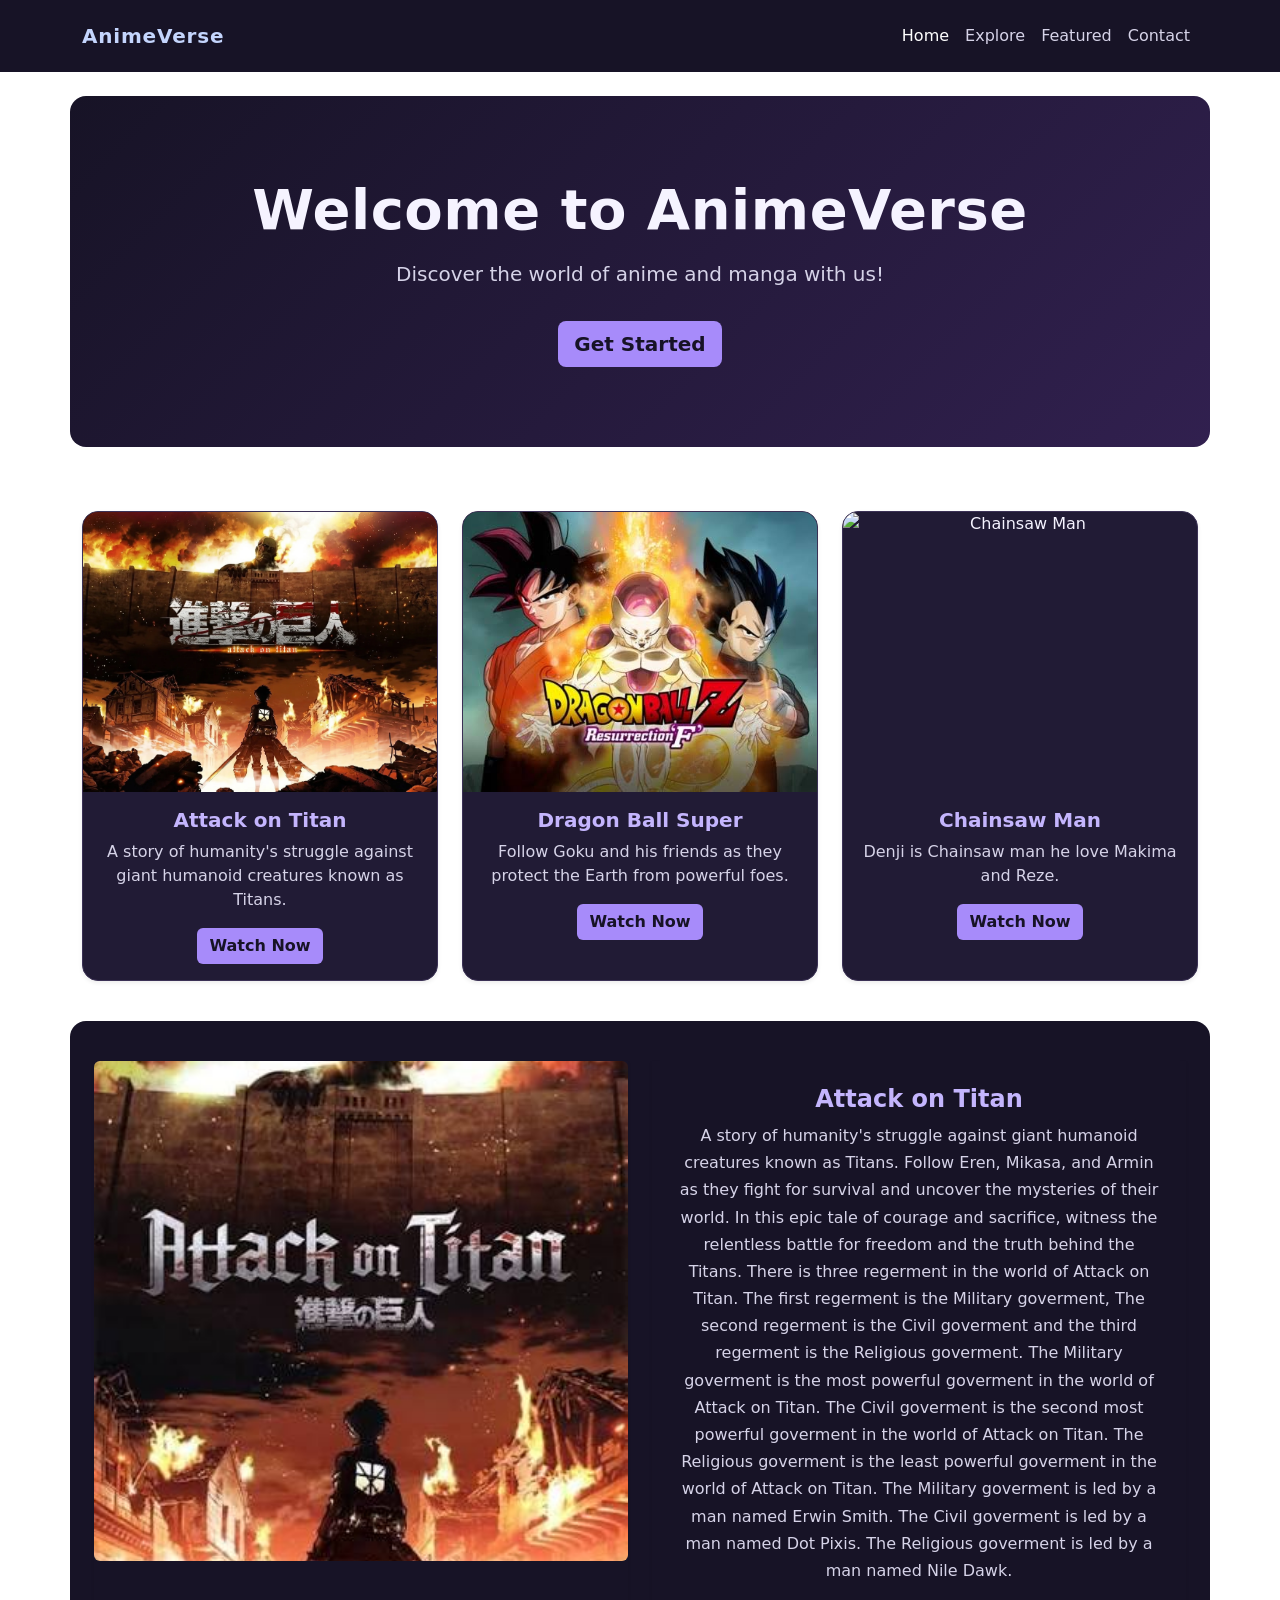
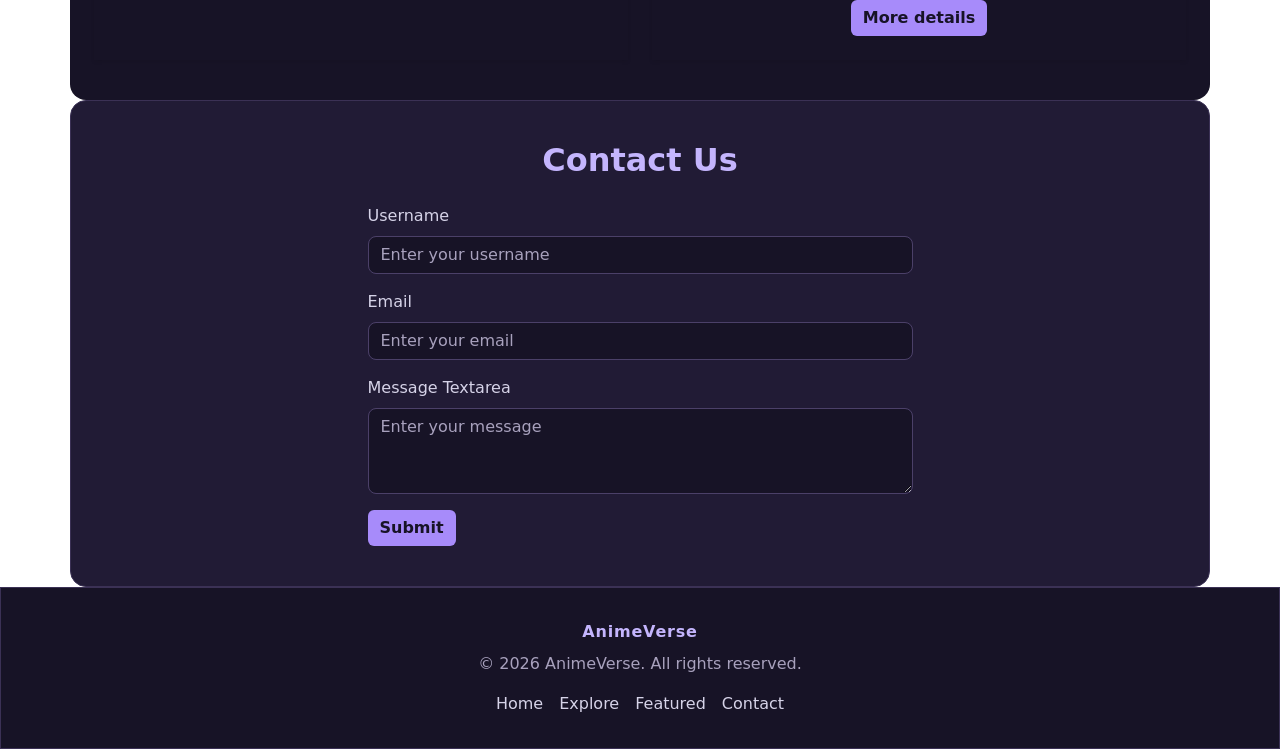
==== index.html @ 8d1a108d "index.html" ====
<!DOCTYPE html>
<html lang="en">
    <head>
        <meta charset="UTF-8">
        <meta name="viewport" content="width=device-width, initial-scale=1.0">
        <title>AnimeVerse</title>

        <link href="https://cdn.jsdelivr.net/npm/bootstrap@5.3.8/dist/css/bootstrap.min.css" rel="stylesheet">
        <script src="https://cdn.jsdelivr.net/npm/bootstrap@5.3.8/dist/js/bootstrap.bundle.min.js"></script>
        <link rel="stylesheet" href="learning.css">

    </head>
    <body>

        <nav class="navbar navbar-expand-lg navbar-dark site-navbar" id="home">
            <div class="container">

                <a class="navbar-brand" href="#">AnimeVerse</a>

                <button class="navbar-toggler"
                        type="button"
                        data-bs-toggle="collapse"
                        data-bs-target="#navbarNav"
                        aria-controls="navbarNav"
                        aria-expanded="false"
                        aria-label="Toggle navigation">
                    <span class="navbar-toggler-icon"></span>
                </button>

                <div class="collapse navbar-collapse" id="navbarNav">
                    <ul class="navbar-nav ms-auto">
                        <li class="nav-item"><a class="nav-link active" href="#home">Home</a></li>
                        <li class="nav-item"><a class="nav-link" href="#explore">Explore</a></li>
                        <li class="nav-item"><a class="nav-link" href="#featured">Featured</a></li>
                        <li class="nav-item"><a class="nav-link" href="#contact">Contact</a></li>
                    </ul>
                </div>

            </div>
        </nav>

        <div class="container text-center py-5 hero-section">
            <h1 class="display-4">Welcome to AnimeVerse</h1>
            <p class="lead fw-normal">Discover the world of anime and manga with us!</p>
            <button class="btn btn-lg">Get Started</button>
        </div>

        <section class="container py-5 anime-section" id="explore">

            <div class="row g-4 text-center">

                <div class="col-12 col-md-6 col-lg-4">
                    <div class="card shadow-sm h-100 anime-card">
                        <img src="Attack-on-titan.png" class="card-img-top" alt="Attack on Titan">
                        <div class="card-body">
                            <h5 class="card-title">Attack on Titan</h5>
                            <p class="card-text">A story of humanity's struggle against giant humanoid creatures known as Titans.</p>
                            <button class="btn">Watch Now</button>
                        </div>
                    </div>
                </div>

                <div class="col-12 col-md-6 col-lg-4">
                    <div class="card shadow-sm h-100 anime-card">
                        <img src="Dragon-ball-super.jpg" class="card-img-top" alt="Dragon Ball Super">
                        <div class="card-body">
                            <h5 class="card-title">Dragon Ball Super</h5>
                            <p class="card-text">Follow Goku and his friends as they protect the Earth from powerful foes.</p>
                            <button class="btn">Watch Now</button>
                        </div>
                    </div>
                </div>    

                <div class="col-12 col-md-6 col-lg-4">    
                    <div class="card shadow-sm h-100 anime-card">
                        <img src="Chainsaw-man.jpg" class="card-img-top" alt="Chainsaw Man">
                        <div class="card-body">
                            <h5 class="card-title">Chainsaw Man</h5>
                            <p class="card-text">Denji is Chainsaw man he love Makima and Reze.</p>
                            <button class="btn">Watch Now</button>
                        </div>
                    </div>
                </div>

            </div>

        </section>
        
        <section class="container py-5 featured-section" id="featured">
            <div class="row g-4 text-center">

                <div class="col-12 col-md-6">
                    <div class="shadow-sm h-100">
                        <img src="Aot-poster.jpg" class="img-fluid rounded" alt="Attack on Titan Poster">
                    </div>
                </div>

                <div class="col-12 col-md-6">

                    <div class="shadow-sm h-100">
                        <div class="p-4">
                            <h5 class="fw-bold">Attack on Titan</h5>
                            <p>A story of humanity's struggle against giant humanoid creatures known as Titans. Follow Eren, Mikasa,
                                and Armin as they fight for survival and uncover the mysteries of their world. In this epic tale of 
                                courage and sacrifice, witness the relentless battle for freedom and the truth behind the Titans. 
                                There is three regerment in the world of Attack on Titan. The first regerment is the Military goverment,
                                The second regerment is the Civil goverment and the third regerment is the Religious goverment.
                                The Military goverment is the most powerful goverment in the world of Attack on Titan. The Civil
                                goverment is the second most powerful goverment in the world of Attack on Titan. The Religious goverment 
                                is the least powerful goverment in the world of Attack on Titan. The Military goverment is led by a man 
                                named Erwin Smith. The Civil goverment is led by a man named Dot Pixis. The Religious goverment is led by 
                                a man named Nile Dawk.
                            </p>
                            <button class="btn"
                                    type="button"
                                    data-bs-toggle="modal"
                                    data-bs-target="#detailsModal">
                                More details
                            </button>

                            <div class="modal fade" id="detailsModal" tabindex="-1" aria-labelledby="detailsModalLabel"
                                 aria-hidden="true">
                                <div class="modal-dialog">
                                    <div class="modal-content">
                                        <div class="modal-header">
                                            <h5 class="modal-title" id="detailsModalLabel">More Details</h5>
                                            <button type="button" class="btn-close" data-bs-dismiss="modal" aria-label="Close"></button>
                                        </div>
                                        <div class="modal-body">
                                            <p>Attack on Titan is a Japanese manga series written and illustrated by Hajime Isayama. It 
                                                was serialized in Kodansha's Bessatsu Shōnen Magazine from September 2009 to April 2021,
                                                with its chapters collected in 34 tankōbon volumes. The story is set in a world where 
                                                humanity resides within enormous walled cities to protect themselves from the Titans, 
                                                gigantic humanoid creatures that devour humans seemingly without reason.
                                            </p>
                                        </div>
                                    </div>
                                </div>
                            </div>
                        </div>

                    </div>

                </div>

            </div>
        </section>

        <section class="container py-5 contact-section" id="contact">

            <div class="col-12 col-md-8 col-lg-6 mx-auto">

                <form>

                    <h2 class="text-center mb-4">Contact Us</h2>

                    <label for="Username" class="form-label">Username</label>
                    <input type="text" class="form-control" id="Username" placeholder="Enter your username">

                    <label for="Email" class="form-label mt-3">Email</label>
                    <input type="email" class="form-control" id="Email" placeholder="Enter your email">

                    <label for="Message" class="form-label mt-3">Message Textarea</label>
                    <textarea class="form-control" id="Message" rows="3" placeholder="Enter your message"></textarea>

                    <button type="submit" class="btn mt-3">Submit</button>

                </form>

            </div>

        </section>

        <footer class="text-center py-3 site-footer">

            <a class="navbar-brand" href="#">AnimeVerse</a>
            <p class="mb-0">&copy; 2026 AnimeVerse. All rights reserved.</p>

            <nav class="d-flex justify-content-center mt-3 flex-wrap gap-3">
                <a class="text-decoration-none" href="#home">Home</a>
                <a class="text-decoration-none" href="#explore">Explore</a>
                <a class="text-decoration-none" href="#featured">Featured</a>
                <a class="text-decoration-none" href="#contact">Contact</a>
            </nav>

        </footer>

        <script>
            const tooltipList = [...tooltipTriggerList].map(tooltipTriggerEl => new bootstrap.Tooltip(tooltipTriggerEl));

            const popoverList = [...popoverTriggerList].map(popoverTriggerEl => new bootstrap.Popover(popoverTriggerEl));
        </script>

        <script src="learning.js"></script>
    </body>
</html>
---- learning.css ----
/*navbar*/

.site-navbar{
    background-color: #171326;
    padding: 16px 0;
}

.site-navbar .navbar-brand{
    color: #c4d5fd;
    font-weight: 700;
    letter-spacing: 0.8px;
}

.site-navbar .nav-link{
    color: #d6d3e8;
    transition: color 0.3s ease;
}

.site-navbar .nav-link:hover,
.site-navbar .nav-link:active{
    color: #c4d5fd;
}

/*hero section*/

.hero-section{
    background: linear-gradient(135deg, #171326, #31204f);
    color: #f5f3ff;
    padding: 80px 16px !important;
    border-radius: 16px;
    margin-top: 24px;
    margin-bottom: 24px;
}

.hero-section h1{
    font-weight: 800;
    letter-spacing: 0.5px;
}

.hero-section p{
    color: #d6d3e8;
    margin-top: 16px;
}

.hero-section .btn {
    background-color: #a78bfa;
    color: #171326;
    border: none;
    font-weight: 600;
    margin-top: 16px;
    transition: background-color 0.3s ease,
                transform 0.3s ease;
}

.hero-section .btn:hover {
    background-color: #c4b5fd;
    transform: translateY(-3px);
}

/*anime collection*/

.anime-section {
    padding-top: 40px !important;
    padding-bottom: 40px !important;
}

.anime-card{
    background-color: #211b35;
    color: #f5f3ff;
    border: 1px solid #3b3155;
    border-radius: 16px;
    overflow: hidden;
    transition: transform 0.3s ease,
                box-shadow 0.3s ease,
                border-color 0.3s ease;
}

.anime-card .card-img-top {
    width: 100%;
    height: 280px;
    object-fit: cover;
}

.anime-card .card-title{
    color: #c4b5fd;
    font-weight: 700;
}

.anime-card .card-text{
    color: #d6d3e8;
}

.anime-card .btn{
    background-color: #a78bfa;
    color: #171326;
    border: none;
    font-weight: 600;
    transition: background-color 0.3s ease;
}

.anime-card .btn:hover{
    background-color: #c4b5fd;
}

.anime-card:hover{
    transform: translateY(-6px);
    box-shadow: 0 12px 24px rgba(0, 0, 0, 0.25);
    border-color: #a78bfa;
}

/*featured anime*/

.featured-section {
    background-color: #171326;
    color: #f5f3ff;
    border-radius: 16px;
    padding: 40px 24px !important;
}

.featured-section img {
    width: 100%;
    height: 100%;
    max-height: 500px;
    object-fit: cover;
}

.featured-section h5 {
    color: #c4b5fd;
    font-size: 1.5rem;
}

.featured-section p {
    color: #d6d3e8;
    line-height: 1.7;
}

.featured-section .btn {
    background-color: #a78bfa;
    color: #171326;
    border: none;
    font-weight: 600;
    transition: background-color 0.3s ease;
}

.featured-section .btn:hover{
    background-color: #c4b5fd;
}

/*anime details modal*/

#detailsModal .modal-content {
    background-color: #211b35;
    color: #f5f3ff;
    border: 1px solid #3b3155;
    border-radius: 16px;
    overflow: hidden;
}

#detailsModal .modal-header {
    border-bottom: 1px solid #3b3155;
}

#detailsModal .modal-title {
    color: #c4b5fd;
    font-weight: 700;
}

#detailsModal .modal-body p{
    color: #d6d3e8;
    line-height: 1.7;
}

#detailsModal .btn-close {
    filter: invert(1);
}

/*contact section*/

.contact-section{
    background-color: #211b35;
    color: #f5f3ff;
    border: 1px solid #3b3155;
    border-radius: 16px;
    padding: 40px 24px !important;
}

.contact-section h2{
    color: #c4b5fd;
    font-weight: 700;
}

.contact-section .form-label {
    color: #d6d3e8;
}

.contact-section .form-control {
    background-color: #171326;
    color: #f5f3ff;
    border: 1px solid #4b4068;
    border-radius: 8px;
}

.contact-section .form-control::placeholder{
    color: #a8a1bd;
}

.contact-section .form-control:focus{
    background-color: #171326;
    color: #f5f3ff;
    border-color: #a78bfa;
    box-shadow: 0 0 0 3px rgba(167, 139, 250, 0.2);
}

.contact-section .btn {
    background-color: #a78bfa;
    color: #171326;
    border: none;
    font-weight: 600;
    transition: background-color 0.3s ease;
}

.contact-section .btn:hover {
    background-color: #c4b5fd;
}

/*footer*/

.site-footer {
    background-color: #171326;
    color: #d6d3e8;
    border: 1px solid #3b3155;
    padding: 32px 16px !important;
}

.site-footer .navbar-brand{
    color: #c4b5fd;
    font-weight: 700;
    letter-spacing: 0.8px;
    text-decoration: none;
}

.site-footer p{
    margin-top: 8px;
    color: #a8a1bd;
}

.site-footer nav a {
    color: #d6d3e8;
    transition: color 0.3s ease;
}

.site-footer nav a:hover {
    color: #c4b5fd;
}
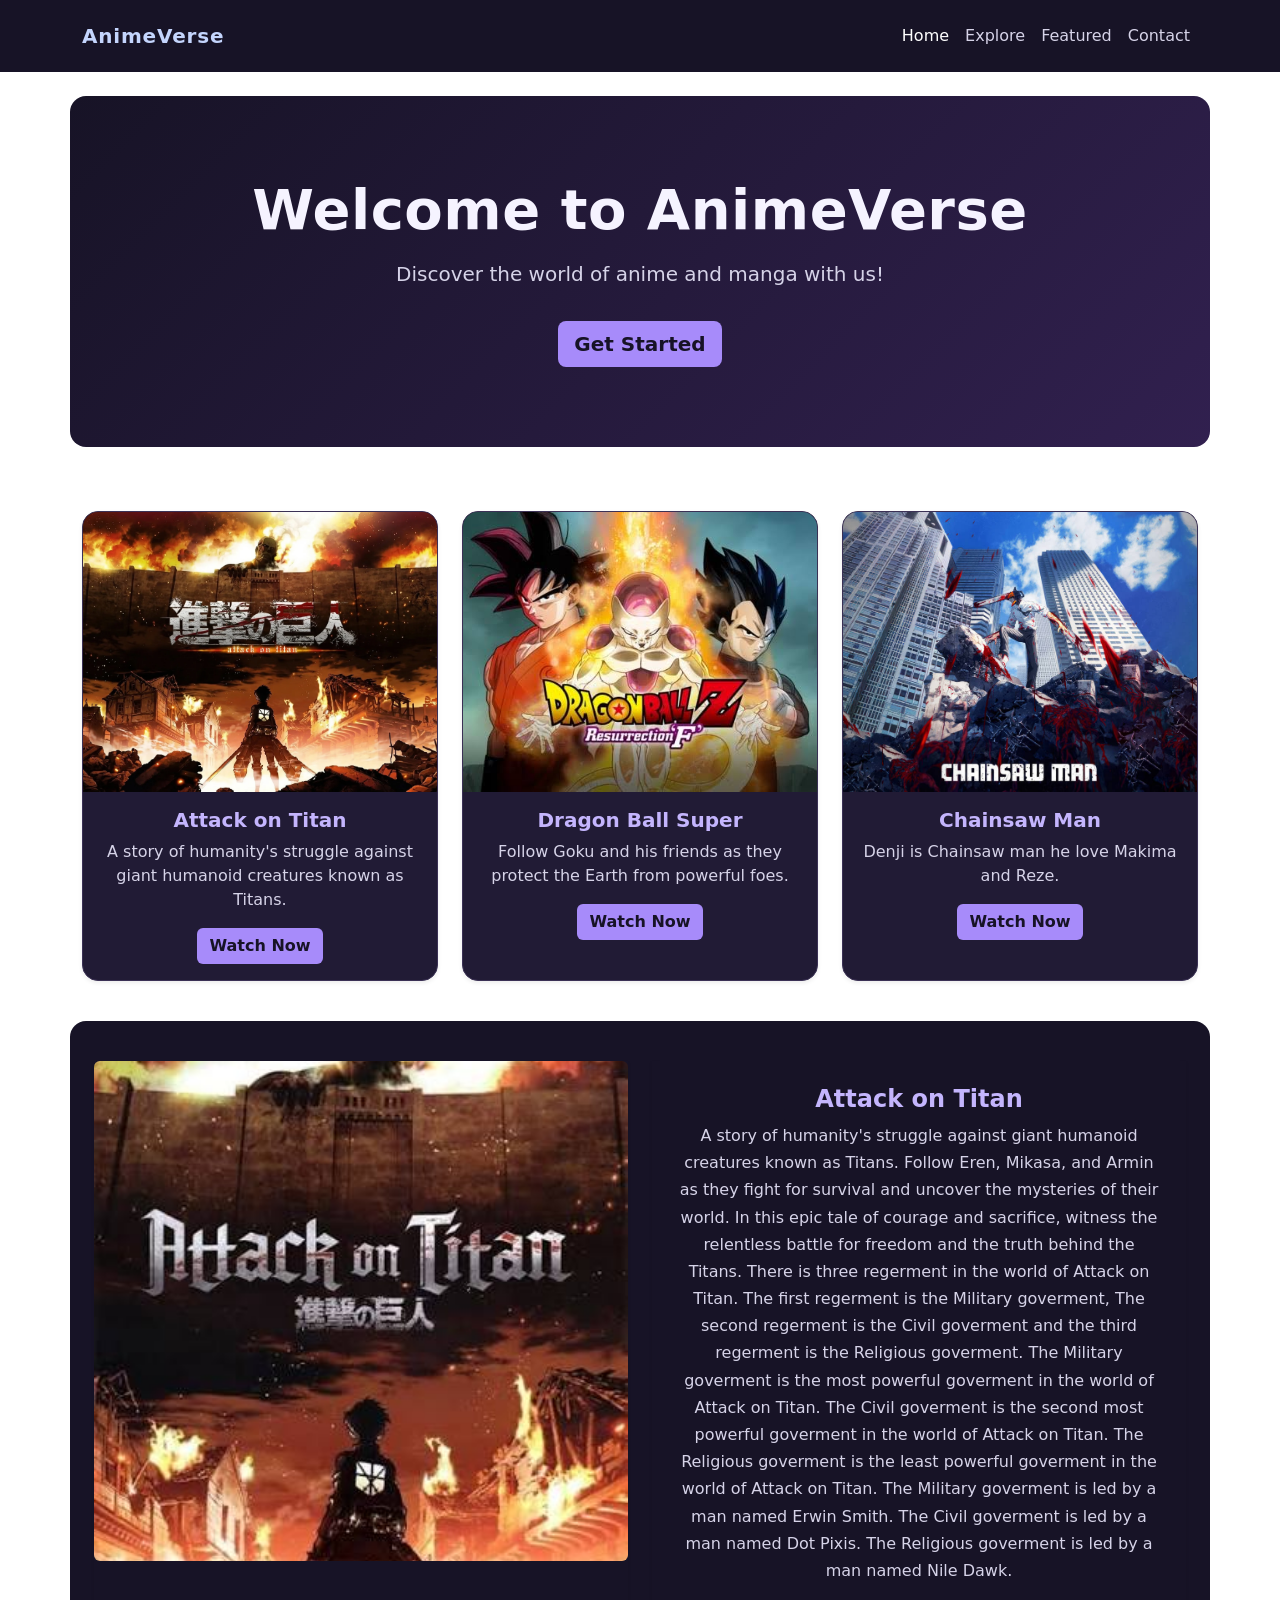
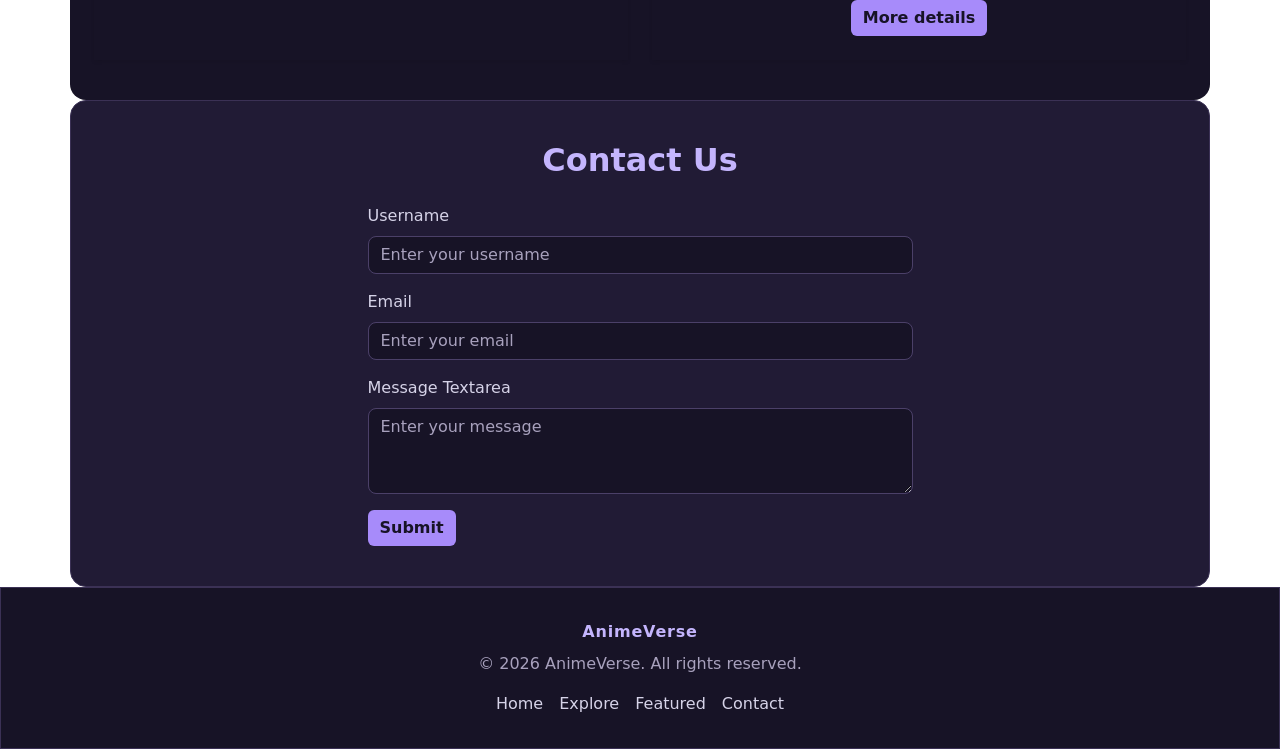
==== commit 950b7497: "index.html" ====
--- a/index.html
+++ b/index.html
@@ -73,7 +73,7 @@
 
                 <div class="col-12 col-md-6 col-lg-4">    
                     <div class="card shadow-sm h-100 anime-card">
-                        <img src="Chainsaw-man.jpg" class="card-img-top" alt="Chainsaw Man">
+                        <img src="chainsaw-man.jpg" class="card-img-top" alt="Chainsaw Man">
                         <div class="card-body">
                             <h5 class="card-title">Chainsaw Man</h5>
                             <p class="card-text">Denji is Chainsaw man he love Makima and Reze.</p>
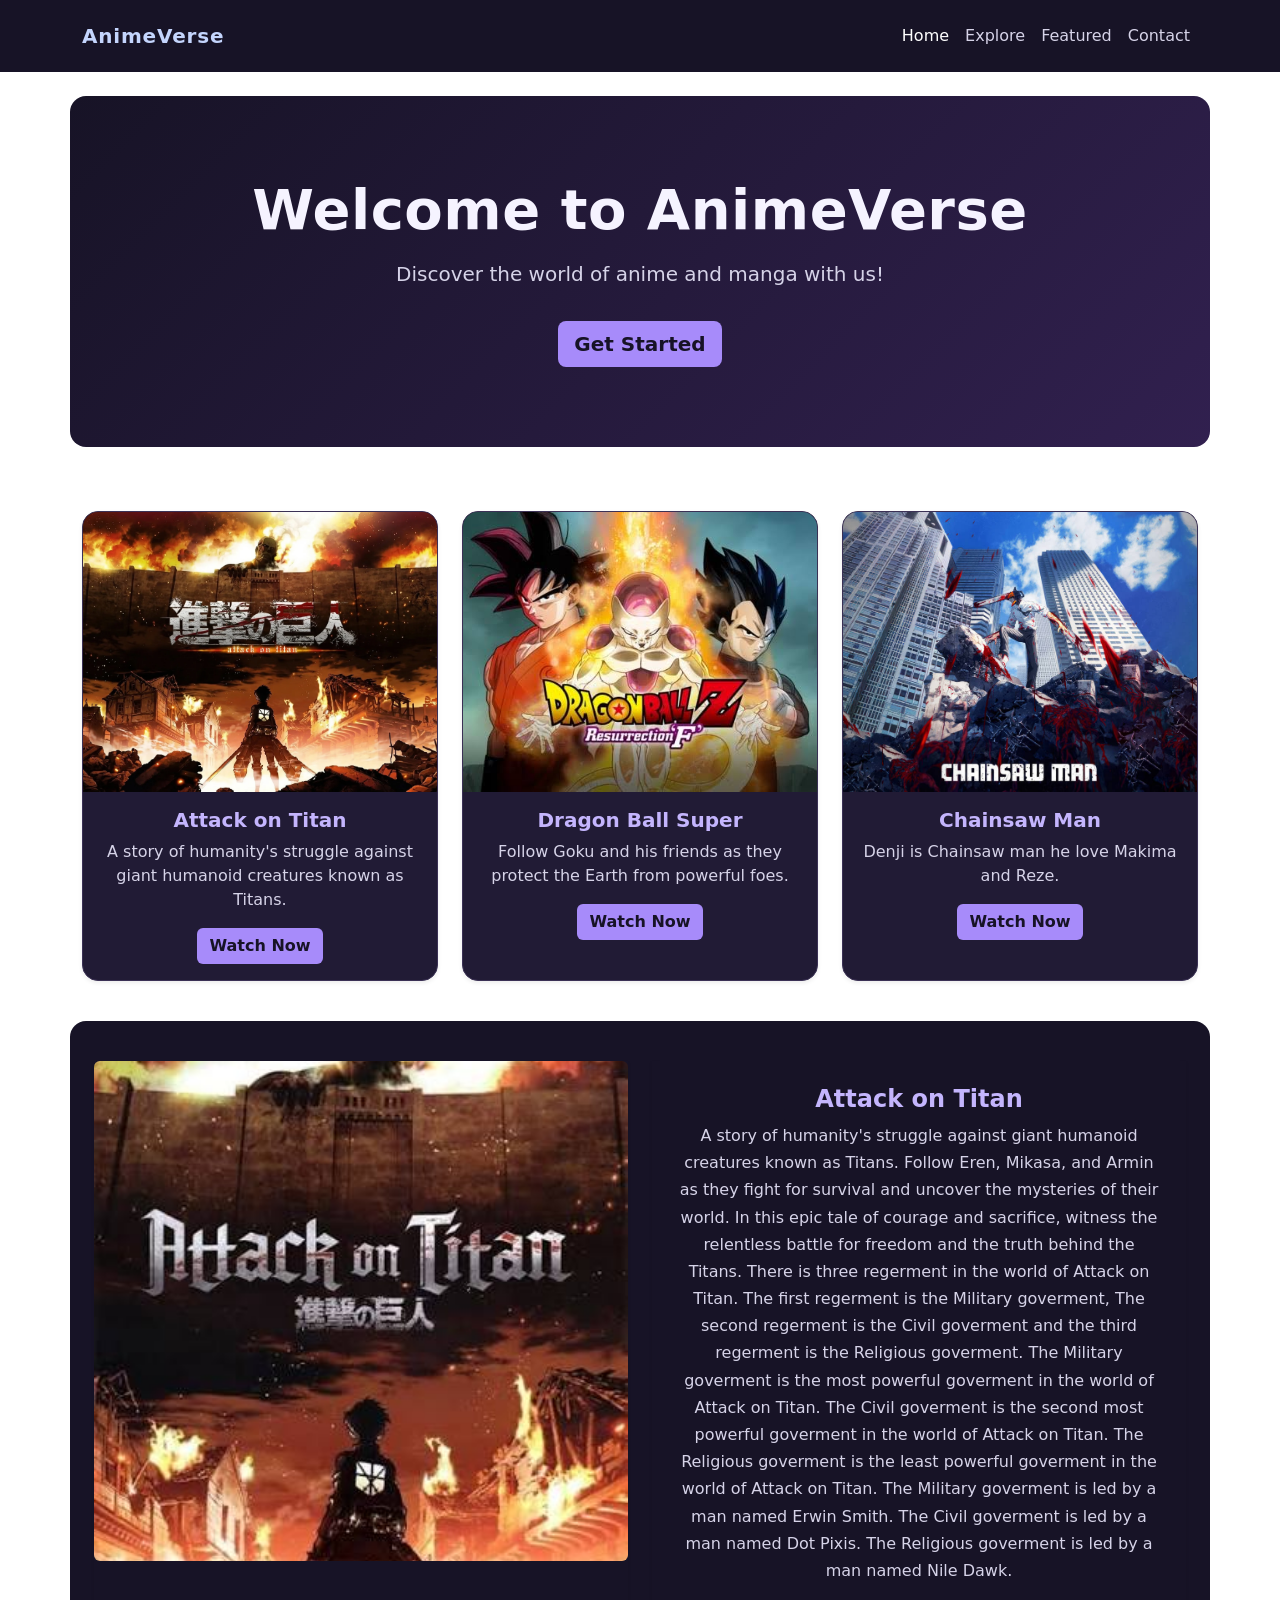
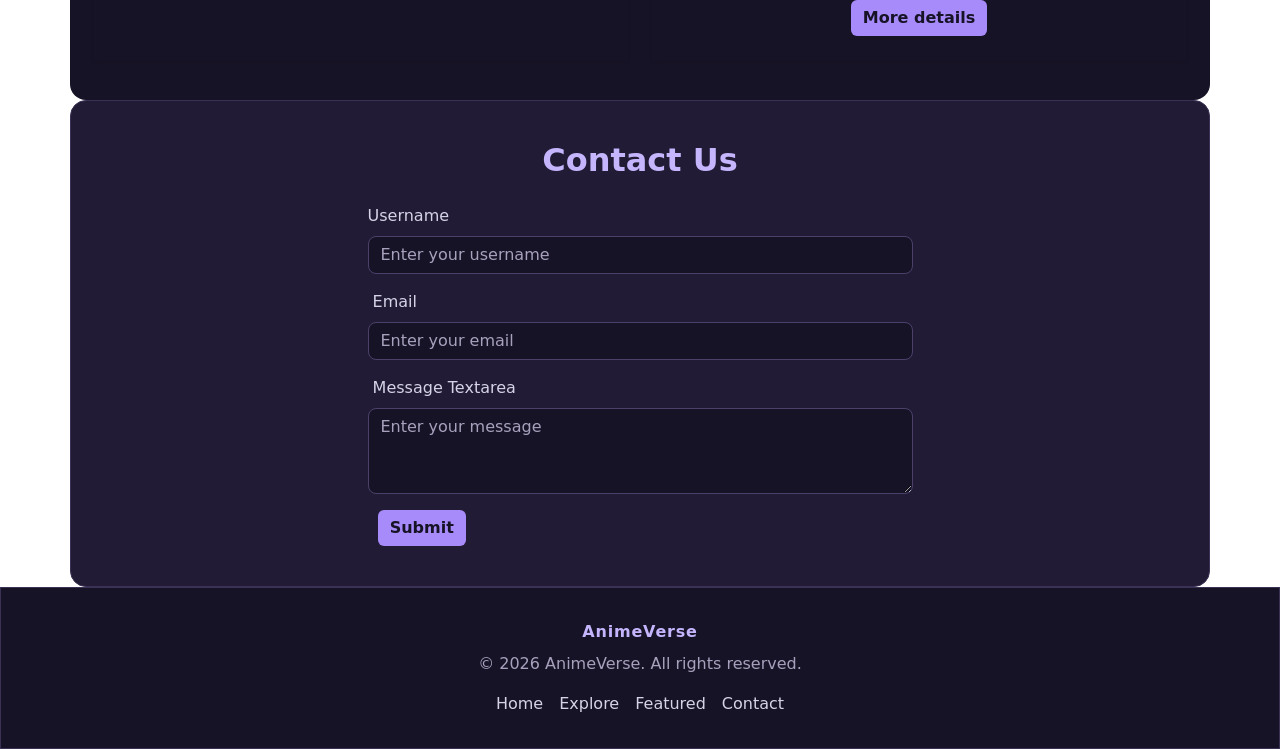
==== commit cc2d20ab: "navbar and form" ====
--- a/index.html
+++ b/index.html
@@ -12,7 +12,7 @@
     </head>
     <body>
 
-        <nav class="navbar navbar-expand-lg navbar-dark site-navbar" id="home">
+        <nav class="navbar navbar-expand-lg navbar-dark site-navbar sticky-top">
             <div class="container">
 
                 <a class="navbar-brand" href="#">AnimeVerse</a>
@@ -29,7 +29,7 @@
 
                 <div class="collapse navbar-collapse" id="navbarNav">
                     <ul class="navbar-nav ms-auto">
-                        <li class="nav-item"><a class="nav-link active" href="#home">Home</a></li>
+                        <li class="nav-item"><a class="nav-link" href="#home">Home</a></li>
                         <li class="nav-item"><a class="nav-link" href="#explore">Explore</a></li>
                         <li class="nav-item"><a class="nav-link" href="#featured">Featured</a></li>
                         <li class="nav-item"><a class="nav-link" href="#contact">Contact</a></li>
@@ -39,7 +39,7 @@
             </div>
         </nav>
 
-        <div class="container text-center py-5 hero-section">
+        <div class="container text-center py-5 hero-section" id="home">
             <h1 class="display-4">Welcome to AnimeVerse</h1>
             <p class="lead fw-normal">Discover the world of anime and manga with us!</p>
             <button class="btn btn-lg">Get Started</button>
@@ -156,13 +156,17 @@
 
                     <label for="Username" class="form-label">Username</label>
                     <input type="text" class="form-control" id="Username" placeholder="Enter your username">
+                    <label id="userName" class="form-label text-danger mt-1"></label>
 
                     <label for="Email" class="form-label mt-3">Email</label>
                     <input type="email" class="form-control" id="Email" placeholder="Enter your email">
+                    <label id="emailError" class="form-label text-danger mt-1"></label>
 
                     <label for="Message" class="form-label mt-3">Message Textarea</label>
                     <textarea class="form-control" id="Message" rows="3" placeholder="Enter your message"></textarea>
+                    <label id="messageError" class="form-label text-danger mt-1"></label>
 
+                    <label id="formValidation" class="form-label mt-1"></label>
                     <button type="submit" class="btn mt-3">Submit</button>
 
                 </form>
@@ -185,12 +189,6 @@
 
         </footer>
 
-        <script>
-            const tooltipList = [...tooltipTriggerList].map(tooltipTriggerEl => new bootstrap.Tooltip(tooltipTriggerEl));
-
-            const popoverList = [...popoverTriggerList].map(popoverTriggerEl => new bootstrap.Popover(popoverTriggerEl));
-        </script>
-
         <script src="learning.js"></script>
     </body>
-</html>+</html>
